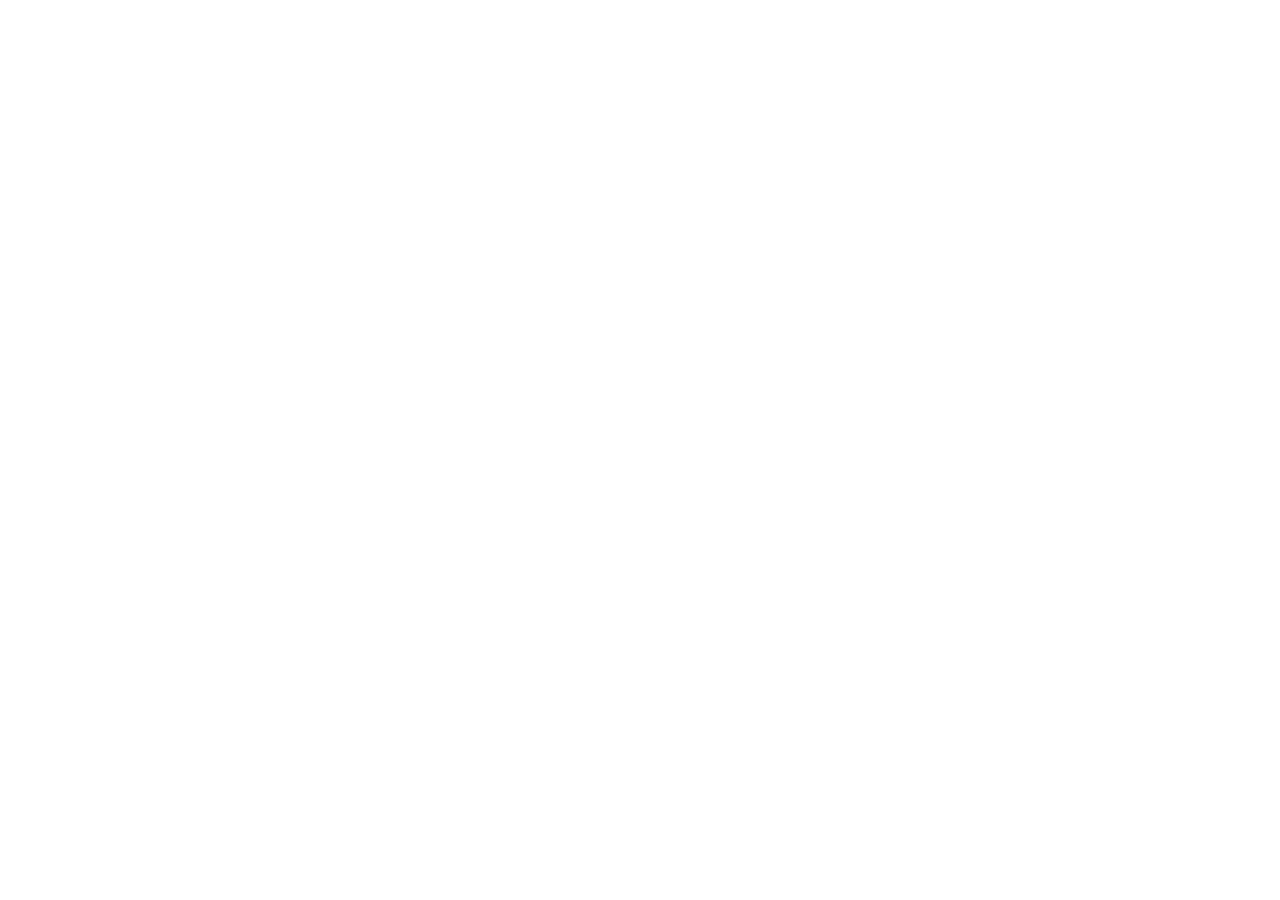
==== index.html @ 9b89b7fc "inicio do desenvolvimento" ====
<!DOCTYPE html>
<html lang="pt-br">
<head>
    <meta charset="UTF-8">
    <meta name="viewport" content="width=device-width, initial-scale=1.0">
    <title>NeuroClarus</title>
    <link rel="preconnect" href="https://fonts.googleapis.com">
    <link rel="preconnect" href="https://fonts.gstatic.com" crossorigin>
    <link href="https://fonts.googleapis.com/css2?family=Poppins:wght@300;400;500;600;700;800&display=swap" rel="stylesheet">
    <link rel="icon" type="image/png" href="/img/Group 2.svg">
    <link rel="stylesheet" href="css/style.css">
</head>
</html>
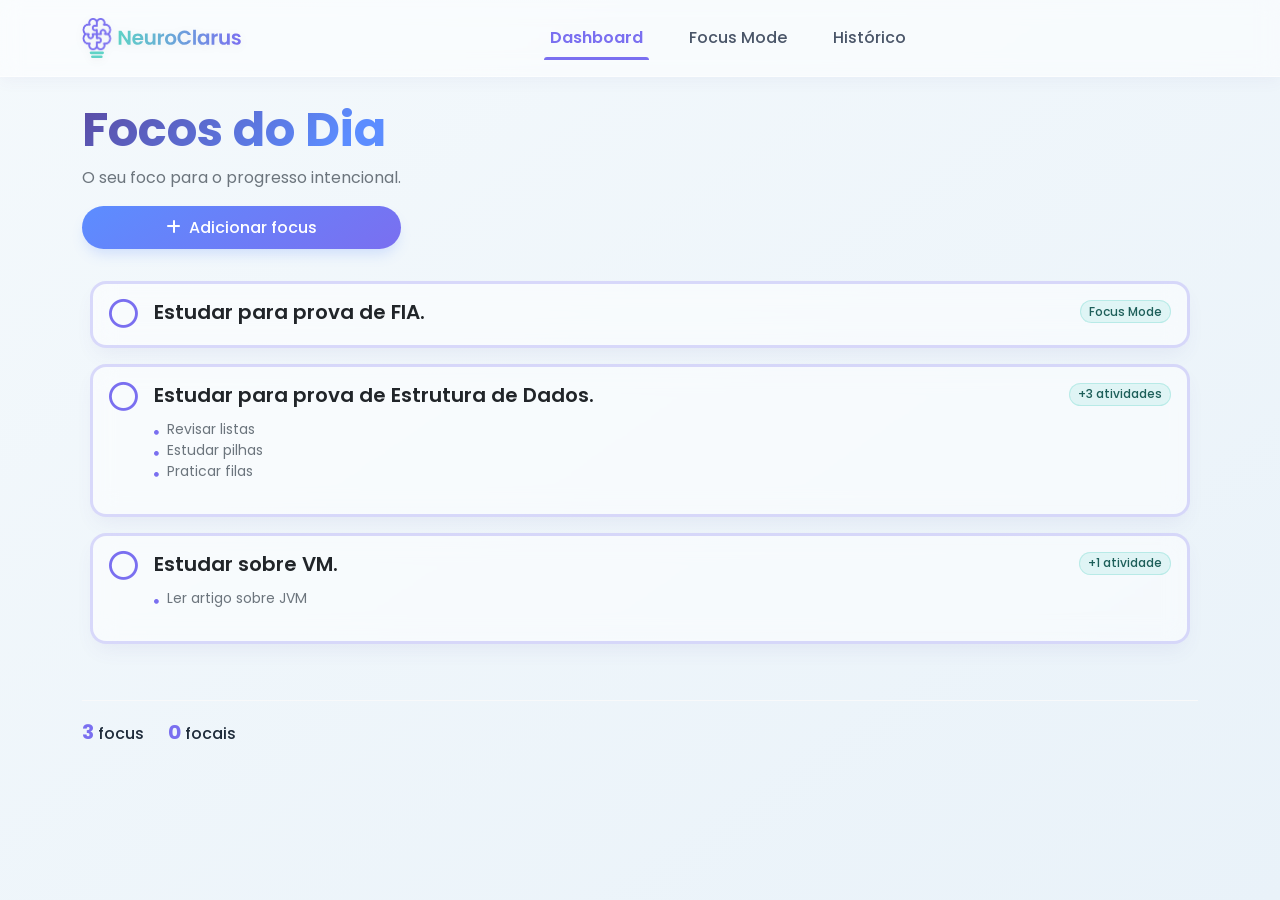
==== commit 16053fef: "feat: add task management functionality with local storage support - Implement task creation, comple" ====
--- a/index.html
+++ b/index.html
@@ -1,13 +1,110 @@
 <!DOCTYPE html>
-<html lang="pt-br">
+<html lang="pt-BR">
 <head>
     <meta charset="UTF-8">
     <meta name="viewport" content="width=device-width, initial-scale=1.0">
     <title>NeuroClarus</title>
-    <link rel="preconnect" href="https://fonts.googleapis.com">
-    <link rel="preconnect" href="https://fonts.gstatic.com" crossorigin>
-    <link href="https://fonts.googleapis.com/css2?family=Poppins:wght@300;400;500;600;700;800&display=swap" rel="stylesheet">
-    <link rel="icon" type="image/png" href="/img/Group 2.svg">
+    <!-- Fonts -->
+    <link href="https://fonts.googleapis.com/css2?family=Kenia+One&family=Poppins:wght@300;400;500;600;700&display=swap" rel="stylesheet">
+    <link rel="stylesheet" href="https://cdnjs.cloudflare.com/ajax/libs/font-awesome/6.0.0-beta3/css/all.min.css">
+    <!-- Bootstrap CSS -->
+    <link href="https://cdn.jsdelivr.net/npm/bootstrap@5.3.0/dist/css/bootstrap.min.css" rel="stylesheet">
+    <!-- Estilo customizado -->
     <link rel="stylesheet" href="css/style.css">
 </head>
+<body>
+
+    <!-- VLibras -->
+    <div vw class="enabled">
+        <div vw-access-button class="active"></div>
+        <div vw-plugin-wrapper><div class="vw-plugin-top-wrapper"></div></div>
+    </div>
+
+    <!-- Navbar (mesma de sempre) -->
+    <header>
+        <nav class="navbar navbar-expand-lg custom-navbar">
+            <div class="container">
+                <a class="navbar-brand" href="index.html">
+                    <img src="img/logo2.svg" alt="NeuroClarus" height="40">
+                </a>
+                <button class="navbar-toggler border-0" type="button" data-bs-toggle="collapse" data-bs-target="#navbarNav">
+                    <span class="navbar-toggler-icon"></span>
+                </button>
+                <div class="collapse navbar-collapse" id="navbarNav">
+                    <ul class="navbar-nav">
+                        <li class="nav-item"><a class="nav-link active" href="index.html">Dashboard</a></li>
+                        <li class="nav-item"><a class="nav-link" href="focusmode.html">Focus Mode</a></li>
+                        <li class="nav-item"><a class="nav-link" href="historico.html">Histórico</a></li>
+                    </ul>
+                </div>
+            </div>
+        </nav>
+    </header>
+
+    <main class="py-4">
+        <div class="container">
+            <!-- Cabeçalho da página -->
+            <div class="d-grid justify-content-between align-items-start mb-4">
+                <div>
+                    <h1 class="display-5 fw-bold text-gradient mb-2">Focos do Dia</h1>
+                    <p class="text-secondary">O seu foco para o progresso intencional.</p>
+                </div>
+                <button class="btn btn-gradient" data-bs-toggle="modal" data-bs-target="#addFocusModal">
+                    <i class="fas fa-plus me-2"></i>Adicionar focus
+                </button>
+            </div>
+
+            <!-- Container dos cards (row com gap) -->
+            <div class="col g-10" id="focusCardsContainer">
+            </div>
+
+            <!-- Contadores -->
+            <div class="d-flex gap-4 mt-5 pt-3 border-top border-light">
+                <span class="fw-medium"><span class="fw-bold text-purple fs-5" id="focusCount">0</span> focus</span>
+                <span class="fw-medium"><span class="fw-bold text-purple fs-5" id="focaisCount">0</span> focais</span>
+            </div>
+        </div>
+    </main>
+
+    <!-- Modal Adicionar Focus (estrutura idêntica à anterior) -->
+    <div class="modal fade" id="addFocusModal" tabindex="-1">
+        <div class="modal-dialog modal-dialog-centered">
+            <div class="modal-content glass-modal border-0 rounded-4">
+                <div class="modal-header border-0">
+                    <h5 class="modal-title fw-semibold">Adicionar Focus novo:</h5>
+                    <button type="button" class="btn-close" data-bs-dismiss="modal"></button>
+                </div>
+                <div class="modal-body">
+                    <div class="mb-3">
+                        <label class="form-label fw-medium">Título:</label>
+                        <input type="text" class="form-control rounded-pill" id="focusTitle" placeholder="Ex: Estudar para prova de FIA">
+                    </div>
+                    <div class="mb-3">
+                        <label class="form-label fw-medium">Atividades:</label>
+                        <div id="activitiesContainer">
+                            <div class="input-group mb-2">
+                                <input type="text" class="form-control rounded-pill activity-input" placeholder="Descreva a atividade">
+                                <button class="btn btn-outline-danger rounded-circle ms-2 d-none" type="button"><i class="fas fa-trash"></i></button>
+                            </div>
+                        </div>
+                        <button type="button" class="btn btn-outline-primary rounded-pill mt-1" id="addActivityBtn">
+                            <i class="fas fa-plus-circle me-1"></i> Adicionar
+                        </button>
+                    </div>
+                    <div class="mb-3">
+                        <label class="form-label fw-medium">Horário:</label>
+                        <input type="time" class="form-control rounded-pill" id="focusTime">
+                    </div>
+                </div>
+                <div class="modal-footer border-0">
+                    <button type="button" class="btn btn-gradient w-100" id="saveFocusBtn">Concluído</button>
+                </div>
+            </div>
+        </div>
+    </div>
+
+    <script src="https://cdn.jsdelivr.net/npm/bootstrap@5.3.0/dist/js/bootstrap.bundle.min.js"></script>
+    <script src="https://vlibras.gov.br/app/vlibras-plugin.js"></script>
+    <script src="js/app.js"></script>
+</body>
 </html>
--- a/css/style.css
+++ b/css/style.css
@@ -0,0 +1,239 @@
+/* ===== BASE ===== */
+body {
+    font-family: 'Poppins', sans-serif;
+    background: linear-gradient(145deg, #f4f9fc 0%, #e9f2f9 100%);
+    min-height: 100vh;
+    color: #1e2b3a;
+}
+
+/* ===== NAVBAR CUSTOM ===== */
+.custom-navbar {
+    background: rgba(255, 255, 255, 0.5) !important;
+    backdrop-filter: blur(10px);
+    -webkit-backdrop-filter: blur(10px);
+    border-bottom: 1px solid rgba(255, 255, 255, 0.6);
+    box-shadow: 0 4px 15px rgba(90, 75, 163, 0.05);
+    padding: 0.8rem 0;
+}
+.custom-navbar .navbar-brand img {
+    filter: drop-shadow(0 2px 4px rgba(0,0,0,0.05));
+    transition: transform 0.2s;
+}
+.custom-navbar .navbar-brand:hover img { transform: scale(1.02); }
+.custom-navbar .navbar-toggler {
+    color: #5A4BA3;
+    box-shadow: none;
+    border: none;
+}
+.custom-navbar .navbar-toggler-icon {
+    background-image: url("data:image/svg+xml,%3csvg xmlns='http://www.w3.org/2000/svg' viewBox='0 0 30 30'%3e%3cpath stroke='rgba(90, 75, 163, 0.8)' stroke-linecap='round' stroke-miterlimit='10' stroke-width='2' d='M4 7h22M4 15h22M4 23h22'/%3e%3c/svg%3e");
+}
+.custom-navbar .navbar-collapse { justify-content: center; }
+.custom-navbar .navbar-nav { gap: 0.5rem; }
+.custom-navbar .nav-link {
+    color: #4a5568 !important;
+    font-weight: 500;
+    padding: 0.5rem 1.2rem !important;
+    border-radius: 40px;
+    transition: all 0.15s;
+    position: relative;
+}
+.custom-navbar .nav-link:hover {
+    color: #5C8DFF !important;
+    background: rgba(92, 141, 255, 0.05);
+}
+.custom-navbar .nav-link.active {
+    color: #7A6FF0 !important;
+    font-weight: 600;
+    background: transparent;
+}
+.custom-navbar .nav-link.active::after {
+    content: '';
+    position: absolute;
+    bottom: -2px;
+    left: 10%;
+    width: 80%;
+    height: 3px;
+    background-color: #7A6FF0;
+    border-radius: 3px 3px 0 0;
+}
+@media (max-width: 991.98px) {
+    .custom-navbar .nav-link {
+        padding: 0.6rem 1rem !important;
+        margin: 0.2rem 0;
+        text-align: center;
+    }
+    .custom-navbar .nav-link.active::after {
+        left: 10%;
+        width: 80%;
+        bottom: 4px;
+    }
+    .navbar-collapse {
+        background: rgba(255, 255, 255, 0.7);
+        backdrop-filter: blur(10px);
+        -webkit-backdrop-filter: blur(10px);
+        border-radius: 24px;
+        padding: 1rem;
+        margin-top: 0.8rem;
+        border: 1px solid rgba(255,255,255,0.8);
+    }
+}
+
+/* ===== TIPOGRAFIA ===== */
+.text-gradient {
+    background: linear-gradient(135deg, #5A4BA3 0%, #5C8DFF 80%);
+    -webkit-background-clip: text;
+    background-clip: text;
+    color: transparent;
+}
+.text-purple { color: #7A6FF0 !important; }
+
+/* ===== CARDS ===== */
+.glass-card {
+    background: rgba(255, 255, 255, 0.5) !important;
+    backdrop-filter: blur(12px);
+    -webkit-backdrop-filter: blur(12px);
+    border: 1px solid rgba(255, 255, 255, 0.6) !important;
+    box-shadow: 0 20px 35px -8px rgba(90, 75, 163, 0.1);
+}
+
+/* ===== BOTÕES ===== */
+.btn-gradient {
+    background: linear-gradient(145deg, #5C8DFF, #7A6FF0);
+    border: 3px solid rgba(122, 111, 240, 0.25);
+    border: none;
+    color: white;
+    font-weight: 500;
+    padding: 0.6rem 1.5rem;
+    border-radius: 40px;
+    box-shadow: 0 8px 14px -4px rgba(92, 141, 255, 0.25);
+    transition: all 0.15s;
+}
+.btn-gradient:hover {
+    background: linear-gradient(145deg, #4f7de0, #6a5fd9);
+    color: white;
+    transform: scale(1.02);
+}
+.btn-outline-primary {
+    border-color: #7A6FF0;
+    color: #7A6FF0;
+}
+.btn-outline-primary:hover {
+    background: #7A6FF0;
+    border-color: #7A6FF0;
+    color: white;
+}
+.btn-outline-secondary {
+    border-color: #cbd5e0;
+    color: #4a5568;
+}
+.btn-outline-secondary:hover {
+    background: #e2e8f0;
+    border-color: #cbd5e0;
+    color: #1e2b3a;
+}
+
+/* ===== FORMULÁRIOS ===== */
+.form-control, .form-select {
+    border: 1.5px solid rgba(122, 111, 240, 0.2);
+    background: rgba(255,255,255,0.6);
+    font-family: 'Poppins', sans-serif;
+}
+.form-control:focus {
+    border-color: #5C8DFF;
+    box-shadow: 0 0 0 3px rgba(92, 141, 255, 0.15);
+    background: white;
+}
+
+/* ===== MODAL ===== */
+.glass-modal .modal-content {
+    background: rgba(255, 255, 255, 0.8);
+    backdrop-filter: blur(15px);
+    border: 1px solid rgba(255,255,255,0.7);
+}
+
+/* ===== TIMER ===== */
+.timer-display {
+    font-family: 'Kenia One', monospace;
+    font-size: 4.5rem;
+    background: linear-gradient(145deg, #5A4BA3, #5C8DFF);
+    -webkit-background-clip: text;
+    background-clip: text;
+    color: transparent;
+    line-height: 1.2;
+}
+
+/* ===== CHECKBOXES ===== */
+.form-check-input:checked {
+    background-color: #5ED3C6;
+    border-color: #5ED3C6;
+}
+.form-check-input:focus {
+    border-color: #5ED3C6;
+    box-shadow: 0 0 0 3px rgba(94, 211, 198, 0.2);
+}
+
+/* ===== LISTA DE TAREFAS ===== */
+.task-check {
+    font-size: 1.5rem;
+    cursor: pointer;
+    color: #7A6FF0;
+    transition: 0.15s;
+}
+.task-check:hover { color: #5ED3C6; }
+.badge.bg-light {
+    background: rgba(94, 211, 198, 0.15) !important;
+    color: #1e5f5a;
+    border: 1px solid rgba(94, 211, 198, 0.3);
+    font-weight: 500;
+}
+.history-item {
+    border-bottom: 1px solid rgba(94, 211, 198, 0.2);
+    padding: 1rem 0;
+}
+.history-item:last-child { border-bottom: none; }
+
+/* ===== RESPONSIVIDADE ===== */
+@media (max-width: 576px) {
+    .timer-display { font-size: 3.5rem; }
+}
+
+/* Badge roxo para "2 focadas" */
+.bg-purple {
+    background-color: #7A6FF0 !important;
+}
+
+/* Ajuste para os cards do histórico */
+.list-unstyled .badge.bg-light {
+    background: rgba(94, 211, 198, 0.15) !important;
+    color: #1e5f5a;
+    border: 1px solid rgba(94, 211, 198, 0.3);
+}
+
+/* css/estilo.css (adições importantes para cards) */
+.focus-card {
+    background: rgba(255, 255, 255, 0.5) !important;
+    backdrop-filter: blur(12px);
+    -webkit-backdrop-filter: blur(12px);
+    border: 3px solid rgba(122, 111, 240, 0.25) !important;
+    box-shadow: 0 10px 20px -5px rgba(90, 75, 163, 0.08);
+    transition: transform 0.2s, box-shadow 0.2s, border-color 0.2s;
+}
+.focus-card:hover {
+    transform: translateY(-3px);
+    box-shadow: 0 15px 25px -8px rgba(122, 111, 240, 0.5);
+    border-color: #7A6FF0 !important;
+}
+.task-check {
+    font-size: 1.8rem !important;
+    color: #7A6FF0;
+    cursor: pointer;
+    transition: color 0.15s;
+}
+.task-check:hover {
+    color: #5ED3C6 !important;
+}
+/* Garantir gap entre colunas */
+.row.g-4 {
+    --bs-gutter-y: 1.5rem;
+}
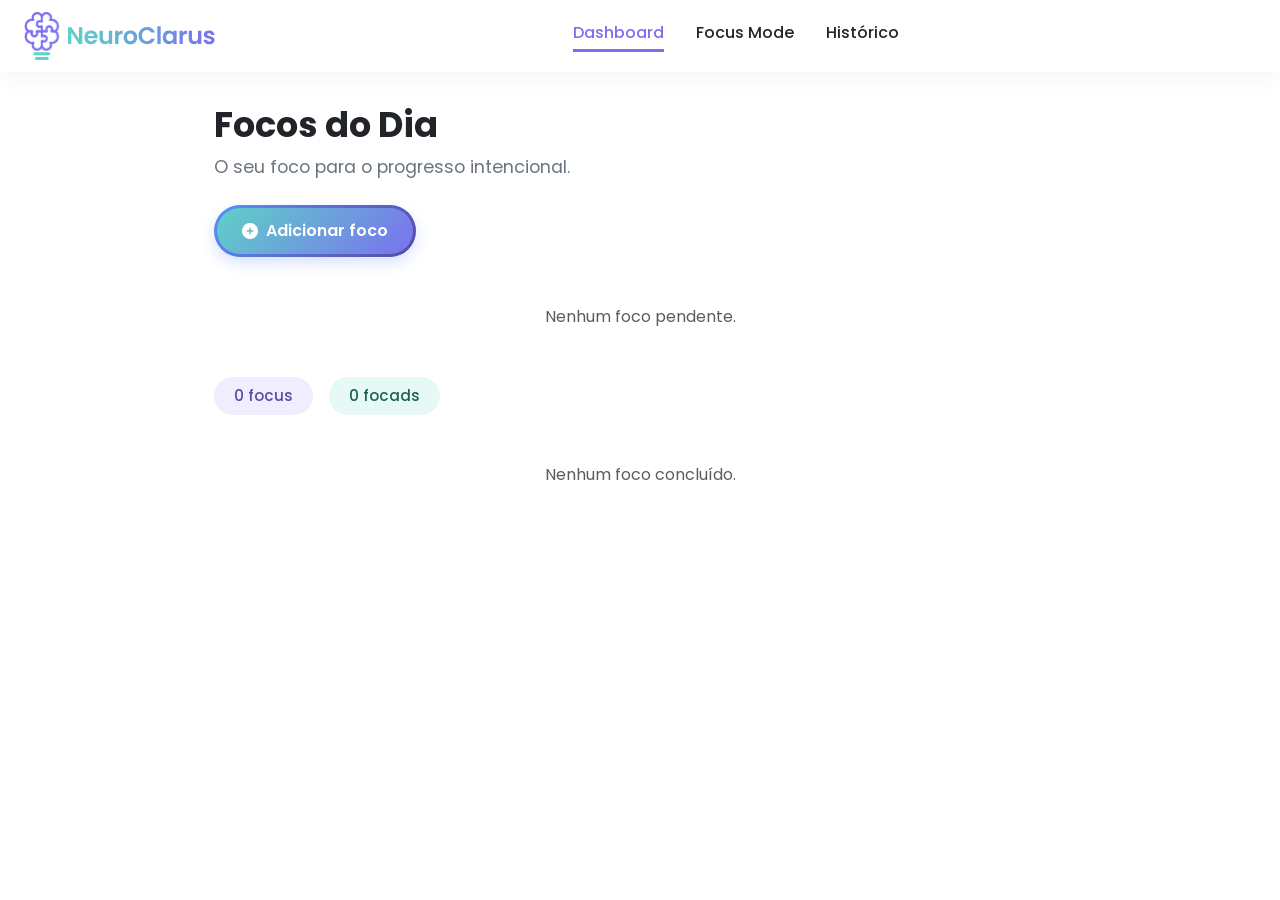
==== commit af264e6d: "Refactor HTML structure and styles across focusMode, historico, and index pages; update JavaScript f" ====
--- a/index.html
+++ b/index.html
@@ -1,110 +1,95 @@
 <!DOCTYPE html>
 <html lang="pt-BR">
 <head>
-    <meta charset="UTF-8">
-    <meta name="viewport" content="width=device-width, initial-scale=1.0">
-    <title>NeuroClarus</title>
-    <!-- Fonts -->
-    <link href="https://fonts.googleapis.com/css2?family=Kenia+One&family=Poppins:wght@300;400;500;600;700&display=swap" rel="stylesheet">
-    <link rel="stylesheet" href="https://cdnjs.cloudflare.com/ajax/libs/font-awesome/6.0.0-beta3/css/all.min.css">
-    <!-- Bootstrap CSS -->
-    <link href="https://cdn.jsdelivr.net/npm/bootstrap@5.3.0/dist/css/bootstrap.min.css" rel="stylesheet">
-    <!-- Estilo customizado -->
-    <link rel="stylesheet" href="css/style.css">
+  <meta charset="UTF-8">
+  <meta name="viewport" content="width=device-width, initial-scale=1.0">
+  <title>NeuroClarus</title>
+  <link href="https://cdn.jsdelivr.net/npm/bootstrap@5.3.0/dist/css/bootstrap.min.css" rel="stylesheet">
+  <link rel="stylesheet" href="https://cdnjs.cloudflare.com/ajax/libs/font-awesome/6.0.0-beta3/css/all.min.css">
+  <link rel="icon" type="image/png" href="/img/logo.svg">
+  <link rel="stylesheet" href="css/style.css">
 </head>
 <body>
+  <div vw class="enabled">
+    <div vw-access-button class="active"></div>
+    <div vw-plugin-wrapper><div class="vw-plugin-top-wrapper"></div></div>
+  </div>
 
-    <!-- VLibras -->
-    <div vw class="enabled">
-        <div vw-access-button class="active"></div>
-        <div vw-plugin-wrapper><div class="vw-plugin-top-wrapper"></div></div>
+  <!-- Navbar -->
+  <nav class="navbar-custom">
+    <a class="navbar-brand" href="index.html"><img src="/img/logo2.svg" alt="NeuroClarus"></a>
+    <div class="nav-links">
+      <a class="nav-link active" href="index.html">Dashboard</a>
+      <a class="nav-link" href="focusmode.html">Focus Mode</a>
+      <a class="nav-link" href="historico.html">Histórico</a>
+    </div>
+    <div></div> <!-- placeholder para manter alinhamento -->
+  </nav>
+
+  <main class="main-container">
+    <h1>Focos do Dia</h1>
+    <p class="subtitle">O seu foco para o progresso intencional.</p>
+
+    <button class="btn btn-primary-custom mb-4" data-bs-toggle="modal" data-bs-target="#focusModal">
+      <i class="fas fa-plus-circle"></i> Adicionar foco
+    </button>
+
+    <!-- Lista de pendentes -->
+    <div id="pendingFocusContainer"></div>
+
+    <!-- Contadores -->
+    <div class="stats-container">
+      <div class="stat-badge pending" id="pendingStats">0 focus</div>
+      <div class="stat-badge completed" id="completedStats">0 focads</div>
     </div>
 
-    <!-- Navbar (mesma de sempre) -->
-    <header>
-        <nav class="navbar navbar-expand-lg custom-navbar">
-            <div class="container">
-                <a class="navbar-brand" href="index.html">
-                    <img src="img/logo2.svg" alt="NeuroClarus" height="40">
-                </a>
-                <button class="navbar-toggler border-0" type="button" data-bs-toggle="collapse" data-bs-target="#navbarNav">
-                    <span class="navbar-toggler-icon"></span>
-                </button>
-                <div class="collapse navbar-collapse" id="navbarNav">
-                    <ul class="navbar-nav">
-                        <li class="nav-item"><a class="nav-link active" href="index.html">Dashboard</a></li>
-                        <li class="nav-item"><a class="nav-link" href="focusmode.html">Focus Mode</a></li>
-                        <li class="nav-item"><a class="nav-link" href="historico.html">Histórico</a></li>
-                    </ul>
-                </div>
+    <!-- Lista de concluídos -->
+    <div id="completedFocusContainer"></div>
+  </main>
+
+  <!-- Modal Adicionar Foco -->
+  <div class="modal fade" id="focusModal" tabindex="-1">
+    <div class="modal-dialog modal-dialog-centered">
+      <div class="modal-content">
+        <div class="modal-header">
+          <h5 class="modal-title">Adicionar Focus novo:</h5>
+          <button type="button" class="btn-close" data-bs-dismiss="modal" aria-label="Sair"></button>
+        </div>
+        <div class="modal-body">
+          <form id="focusForm">
+            <div class="mb-3">
+              <label class="form-label fw-semibold">Título:</label>
+              <input type="text" class="form-control" id="focusTitle" placeholder="Ex: Estudar para prova de FIA" required>
             </div>
-        </nav>
-    </header>
+            <div class="mb-3">
+              <label class="form-label fw-semibold">Atividades:</label>
+              <div id="activitiesList" class="mb-2"></div>
+              <div class="input-group">
+                <input type="text" class="form-control" id="newActivityInput" placeholder="Escreva uma atividade">
+                <button class="btn btn-outline-secondary" type="button" id="addActivityBtn"><i class="fas fa-plus"></i> Adicionar</button>
+              </div>
+            </div>
+            <div class="mb-3">
+              <label class="form-label fw-semibold">Horário:</label>
+              <input type="time" class="form-control" id="focusTime">
+            </div>
+            <div class="form-check d-none">
+              <input class="form-check-input" type="checkbox" id="focusCompleted">
+              <label class="form-check-label">Concluído</label>
+            </div>
+          </form>
+        </div>
+        <div class="modal-footer">
+          <button type="button" class="btn btn-outline-secondary" data-bs-dismiss="modal">Cancelar</button>
+          <button type="submit" form="focusForm" class="btn btn-primary-custom">Salvar Foco</button>
+        </div>
+      </div>
+    </div>
+  </div>
 
-    <main class="py-4">
-        <div class="container">
-            <!-- Cabeçalho da página -->
-            <div class="d-grid justify-content-between align-items-start mb-4">
-                <div>
-                    <h1 class="display-5 fw-bold text-gradient mb-2">Focos do Dia</h1>
-                    <p class="text-secondary">O seu foco para o progresso intencional.</p>
-                </div>
-                <button class="btn btn-gradient" data-bs-toggle="modal" data-bs-target="#addFocusModal">
-                    <i class="fas fa-plus me-2"></i>Adicionar focus
-                </button>
-            </div>
-
-            <!-- Container dos cards (row com gap) -->
-            <div class="col g-10" id="focusCardsContainer">
-            </div>
-
-            <!-- Contadores -->
-            <div class="d-flex gap-4 mt-5 pt-3 border-top border-light">
-                <span class="fw-medium"><span class="fw-bold text-purple fs-5" id="focusCount">0</span> focus</span>
-                <span class="fw-medium"><span class="fw-bold text-purple fs-5" id="focaisCount">0</span> focais</span>
-            </div>
-        </div>
-    </main>
-
-    <!-- Modal Adicionar Focus (estrutura idêntica à anterior) -->
-    <div class="modal fade" id="addFocusModal" tabindex="-1">
-        <div class="modal-dialog modal-dialog-centered">
-            <div class="modal-content glass-modal border-0 rounded-4">
-                <div class="modal-header border-0">
-                    <h5 class="modal-title fw-semibold">Adicionar Focus novo:</h5>
-                    <button type="button" class="btn-close" data-bs-dismiss="modal"></button>
-                </div>
-                <div class="modal-body">
-                    <div class="mb-3">
-                        <label class="form-label fw-medium">Título:</label>
-                        <input type="text" class="form-control rounded-pill" id="focusTitle" placeholder="Ex: Estudar para prova de FIA">
-                    </div>
-                    <div class="mb-3">
-                        <label class="form-label fw-medium">Atividades:</label>
-                        <div id="activitiesContainer">
-                            <div class="input-group mb-2">
-                                <input type="text" class="form-control rounded-pill activity-input" placeholder="Descreva a atividade">
-                                <button class="btn btn-outline-danger rounded-circle ms-2 d-none" type="button"><i class="fas fa-trash"></i></button>
-                            </div>
-                        </div>
-                        <button type="button" class="btn btn-outline-primary rounded-pill mt-1" id="addActivityBtn">
-                            <i class="fas fa-plus-circle me-1"></i> Adicionar
-                        </button>
-                    </div>
-                    <div class="mb-3">
-                        <label class="form-label fw-medium">Horário:</label>
-                        <input type="time" class="form-control rounded-pill" id="focusTime">
-                    </div>
-                </div>
-                <div class="modal-footer border-0">
-                    <button type="button" class="btn btn-gradient w-100" id="saveFocusBtn">Concluído</button>
-                </div>
-            </div>
-        </div>
-    </div>
-
-    <script src="https://cdn.jsdelivr.net/npm/bootstrap@5.3.0/dist/js/bootstrap.bundle.min.js"></script>
-    <script src="https://vlibras.gov.br/app/vlibras-plugin.js"></script>
-    <script src="js/app.js"></script>
+  <script src="https://cdn.jsdelivr.net/npm/bootstrap@5.3.0/dist/js/bootstrap.bundle.min.js"></script>
+  <script src="https://vlibras.gov.br/app/vlibras-plugin.js"></script>
+  <script>new window.VLibras.Widget('https://vlibras.gov.br/app');</script>
+  <script src="js/main.js"></script>
 </body>
 </html>
--- a/css/style.css
+++ b/css/style.css
@@ -1,239 +1,436 @@
-/* ===== BASE ===== */
+@import url('https://fonts.googleapis.com/css2?family=Poppins:wght@300;400;500;600;700&display=swap');
+
+:root {
+  --verde-agua: #5ED3C6;
+  --azul-claro: #6FA8DC;
+  --azul-medio: #5C8DFF;
+  --roxo: #7A6FF0;
+  --roxo-escuro: #5A4BA3;
+  --branco: #FFFFFF;
+  --cinza-claro: #F8F9FA;
+  --cinza-medio: #E9ECEF;
+  --texto-primario: #212529;
+  --texto-secundario: #6C757D;
+  --sombra-suave: 0 8px 20px rgba(0, 0, 0, 0.04);
+  --borda-arredondada: 20px;
+  --gradiente-principal: linear-gradient(135deg, #5ED3C6, #7A6FF0);
+  --gradiente-borda: linear-gradient(135deg, #5C8DFF, #5A4BA3);
+}
+
+* {
+  margin: 0;
+  padding: 0;
+  box-sizing: border-box;
+}
+
 body {
-    font-family: 'Poppins', sans-serif;
-    background: linear-gradient(145deg, #f4f9fc 0%, #e9f2f9 100%);
-    min-height: 100vh;
-    color: #1e2b3a;
-}
-
-/* ===== NAVBAR CUSTOM ===== */
-.custom-navbar {
-    background: rgba(255, 255, 255, 0.5) !important;
-    backdrop-filter: blur(10px);
-    -webkit-backdrop-filter: blur(10px);
-    border-bottom: 1px solid rgba(255, 255, 255, 0.6);
-    box-shadow: 0 4px 15px rgba(90, 75, 163, 0.05);
-    padding: 0.8rem 0;
-}
-.custom-navbar .navbar-brand img {
-    filter: drop-shadow(0 2px 4px rgba(0,0,0,0.05));
-    transition: transform 0.2s;
-}
-.custom-navbar .navbar-brand:hover img { transform: scale(1.02); }
-.custom-navbar .navbar-toggler {
-    color: #5A4BA3;
-    box-shadow: none;
-    border: none;
-}
-.custom-navbar .navbar-toggler-icon {
-    background-image: url("data:image/svg+xml,%3csvg xmlns='http://www.w3.org/2000/svg' viewBox='0 0 30 30'%3e%3cpath stroke='rgba(90, 75, 163, 0.8)' stroke-linecap='round' stroke-miterlimit='10' stroke-width='2' d='M4 7h22M4 15h22M4 23h22'/%3e%3c/svg%3e");
-}
-.custom-navbar .navbar-collapse { justify-content: center; }
-.custom-navbar .navbar-nav { gap: 0.5rem; }
-.custom-navbar .nav-link {
-    color: #4a5568 !important;
-    font-weight: 500;
-    padding: 0.5rem 1.2rem !important;
-    border-radius: 40px;
-    transition: all 0.15s;
-    position: relative;
-}
-.custom-navbar .nav-link:hover {
-    color: #5C8DFF !important;
-    background: rgba(92, 141, 255, 0.05);
-}
-.custom-navbar .nav-link.active {
-    color: #7A6FF0 !important;
-    font-weight: 600;
-    background: transparent;
-}
-.custom-navbar .nav-link.active::after {
-    content: '';
-    position: absolute;
-    bottom: -2px;
-    left: 10%;
-    width: 80%;
-    height: 3px;
-    background-color: #7A6FF0;
-    border-radius: 3px 3px 0 0;
-}
-@media (max-width: 991.98px) {
-    .custom-navbar .nav-link {
-        padding: 0.6rem 1rem !important;
-        margin: 0.2rem 0;
-        text-align: center;
-    }
-    .custom-navbar .nav-link.active::after {
-        left: 10%;
-        width: 80%;
-        bottom: 4px;
-    }
-    .navbar-collapse {
-        background: rgba(255, 255, 255, 0.7);
-        backdrop-filter: blur(10px);
-        -webkit-backdrop-filter: blur(10px);
-        border-radius: 24px;
-        padding: 1rem;
-        margin-top: 0.8rem;
-        border: 1px solid rgba(255,255,255,0.8);
-    }
-}
-
-/* ===== TIPOGRAFIA ===== */
-.text-gradient {
-    background: linear-gradient(135deg, #5A4BA3 0%, #5C8DFF 80%);
-    -webkit-background-clip: text;
-    background-clip: text;
-    color: transparent;
-}
-.text-purple { color: #7A6FF0 !important; }
-
-/* ===== CARDS ===== */
-.glass-card {
-    background: rgba(255, 255, 255, 0.5) !important;
-    backdrop-filter: blur(12px);
-    -webkit-backdrop-filter: blur(12px);
-    border: 1px solid rgba(255, 255, 255, 0.6) !important;
-    box-shadow: 0 20px 35px -8px rgba(90, 75, 163, 0.1);
-}
-
-/* ===== BOTÕES ===== */
-.btn-gradient {
-    background: linear-gradient(145deg, #5C8DFF, #7A6FF0);
-    border: 3px solid rgba(122, 111, 240, 0.25);
-    border: none;
-    color: white;
-    font-weight: 500;
-    padding: 0.6rem 1.5rem;
-    border-radius: 40px;
-    box-shadow: 0 8px 14px -4px rgba(92, 141, 255, 0.25);
-    transition: all 0.15s;
-}
-.btn-gradient:hover {
-    background: linear-gradient(145deg, #4f7de0, #6a5fd9);
-    color: white;
-    transform: scale(1.02);
-}
-.btn-outline-primary {
-    border-color: #7A6FF0;
-    color: #7A6FF0;
-}
-.btn-outline-primary:hover {
-    background: #7A6FF0;
-    border-color: #7A6FF0;
-    color: white;
-}
-.btn-outline-secondary {
-    border-color: #cbd5e0;
-    color: #4a5568;
-}
-.btn-outline-secondary:hover {
-    background: #e2e8f0;
-    border-color: #cbd5e0;
-    color: #1e2b3a;
-}
-
-/* ===== FORMULÁRIOS ===== */
-.form-control, .form-select {
-    border: 1.5px solid rgba(122, 111, 240, 0.2);
-    background: rgba(255,255,255,0.6);
-    font-family: 'Poppins', sans-serif;
-}
-.form-control:focus {
-    border-color: #5C8DFF;
-    box-shadow: 0 0 0 3px rgba(92, 141, 255, 0.15);
-    background: white;
-}
-
-/* ===== MODAL ===== */
-.glass-modal .modal-content {
-    background: rgba(255, 255, 255, 0.8);
-    backdrop-filter: blur(15px);
-    border: 1px solid rgba(255,255,255,0.7);
-}
-
-/* ===== TIMER ===== */
+  font-family: 'Poppins', sans-serif;
+  background-color: var(--branco);
+  color: var(--texto-primario);
+  line-height: 1.5;
+  min-height: 100vh;
+}
+
+/* Navbar */
+.navbar-custom {
+  background: var(--branco);
+  box-shadow: var(--sombra-suave);
+  padding: 12px 24px;
+  display: flex;
+  align-items: center;
+  justify-content: space-between;
+}
+
+.navbar-brand {
+  font-weight: 700;
+  font-size: 1.5rem;
+  background: var(--gradiente-principal);
+  -webkit-background-clip: text;
+  -webkit-text-fill-color: transparent;
+  background-clip: text;
+  text-decoration: none;
+}
+
+.nav-links {
+  display: flex;
+  gap: 32px;
+}
+
+.nav-link {
+  color: var(--texto-primario) !important;
+  font-weight: 500;
+  padding-bottom: 4px;
+  border-bottom: 3px solid transparent;
+  transition: border-color 0.2s, color 0.2s;
+  text-decoration: none;
+}
+
+.nav-link:hover,
+.nav-link.active {
+  color: var(--roxo) !important;
+  border-bottom: 3px solid var(--roxo);
+}
+
+/* Container principal */
+.main-container {
+  max-width: 900px;
+  margin: 0 auto;
+  padding: 32px 24px;
+}
+
+h1 {
+  font-weight: 700;
+  font-size: 2.2rem;
+  margin-bottom: 8px;
+}
+
+.subtitle {
+  color: var(--texto-secundario);
+  font-size: 1.1rem;
+  margin-bottom: 24px;
+}
+
+/* Botão com borda gradiente arredondada */
+.btn-primary-custom {
+  position: relative;
+  background: var(--gradiente-principal);
+  border: none;
+  color: white;
+  font-weight: 600;
+  padding: 14px 28px;
+  border-radius: 40px;
+  box-shadow: 0 6px 14px rgba(92, 141, 255, 0.25);
+  transition: all 0.2s ease;
+  display: inline-flex;
+  align-items: center;
+  gap: 8px;
+  z-index: 1;
+}
+
+.btn-primary-custom::before {
+  content: '';
+  position: absolute;
+  inset: 0;
+  border-radius: 40px;
+  padding: 3px;
+  background: var(--gradiente-borda);
+  -webkit-mask: linear-gradient(#fff 0 0) content-box, linear-gradient(#fff 0 0);
+  -webkit-mask-composite: xor;
+  mask-composite: exclude;
+  pointer-events: none;
+  z-index: -1;
+}
+
+.btn-primary-custom:hover {
+  background: linear-gradient(135deg, var(--roxo), var(--roxo-escuro));
+  transform: translateY(-2px);
+  box-shadow: 0 10px 20px rgba(90, 75, 163, 0.25);
+}
+
+/* Cards com borda gradiente arredondada */
+.focus-card {
+  position: relative;
+  background: var(--branco);
+  border-radius: var(--borda-arredondada);
+  padding: 20px 24px;
+  margin-bottom: 16px;
+  box-shadow: var(--sombra-suave);
+  transition: all 0.2s;
+  z-index: 1;
+}
+
+.focus-card::before {
+  content: '';
+  position: absolute;
+  inset: 0;
+  border-radius: var(--borda-arredondada);
+  padding: 3px;
+  background: var(--gradiente-borda);
+  -webkit-mask: linear-gradient(#fff 0 0) content-box, linear-gradient(#fff 0 0);
+  -webkit-mask-composite: xor;
+  mask-composite: exclude;
+  pointer-events: none;
+  z-index: -1;
+}
+
+.focus-card.priority::before {
+  background: var(--gradiente-principal);
+}
+
+.focus-card.priority {
+  background: rgba(122, 111, 240, 0.02);
+}
+
+.focus-card.completed-card {
+  opacity: 0.7;
+  background: var(--cinza-claro);
+}
+
+.focus-card.completed-card::before {
+  background: var(--cinza-medio);
+}
+
+.card-header {
+  display: flex;
+  align-items: center;
+  margin-bottom: 8px;
+}
+
+.focus-checkbox {
+  margin-right: 16px;
+  transform: scale(1.3);
+  accent-color: var(--roxo);
+}
+
+.focus-title {
+  font-weight: 600;
+  font-size: 1.2rem;
+  flex: 1;
+}
+
+.completed-card .focus-title {
+  text-decoration: line-through;
+  color: var(--texto-secundario);
+}
+
+.focus-actions {
+  display: flex;
+  gap: 12px;
+  align-items: center;
+}
+
+/* Botão Focus Mode com borda gradiente arredondada */
+.btn-focus-mode {
+  position: relative;
+  background: transparent;
+  border: none;
+  color: var(--roxo);
+  border-radius: 40px;
+  padding: 8px 20px;
+  font-weight: 600;
+  font-size: 0.9rem;
+  transition: all 0.2s;
+  z-index: 1;
+}
+
+.btn-focus-mode::before {
+  content: '';
+  position: absolute;
+  inset: 0;
+  border-radius: 40px;
+  padding: 3px;
+  background: var(--gradiente-principal);
+  -webkit-mask: linear-gradient(#fff 0 0) content-box, linear-gradient(#fff 0 0);
+  -webkit-mask-composite: xor;
+  mask-composite: exclude;
+  pointer-events: none;
+  z-index: -1;
+}
+
+.btn-focus-mode:hover {
+  background: var(--roxo);
+  color: white;
+}
+
+.btn-focus-mode:hover::before {
+  display: none;
+}
+
+.btn-delete {
+  background: none;
+  border: none;
+  color: var(--texto-secundario);
+  font-size: 1.3rem;
+  padding: 6px;
+  border-radius: 50%;
+  width: 36px;
+  height: 36px;
+  display: flex;
+  align-items: center;
+  justify-content: center;
+  transition: all 0.2s;
+}
+
+.btn-delete:hover {
+  background: rgba(0,0,0,0.05);
+  color: #dc3545;
+}
+
+/* Atividades */
+.activities-container {
+  margin-top: 12px;
+  padding-left: 44px;
+}
+
+.activity-item {
+  display: flex;
+  align-items: center;
+  padding: 6px 0;
+}
+
+.activity-checkbox {
+  margin-right: 12px;
+  transform: scale(1.1);
+  accent-color: var(--azul-medio);
+}
+
+.activity-text {
+  font-size: 0.95rem;
+}
+
+.activity-text.completed {
+  text-decoration: line-through;
+  color: var(--texto-secundario);
+}
+
+.activity-counter {
+  font-size: 0.9rem;
+  color: var(--roxo);
+  font-weight: 500;
+  margin-left: 44px;
+  margin-top: 4px;
+}
+
+/* Badges */
+.stats-container {
+  display: flex;
+  gap: 16px;
+  margin: 24px 0;
+}
+
+.stat-badge {
+  background: var(--cinza-medio);
+  padding: 8px 20px;
+  border-radius: 40px;
+  font-weight: 500;
+  font-size: 0.95rem;
+}
+
+.stat-badge.pending {
+  background: rgba(122, 111, 240, 0.12);
+  color: var(--roxo-escuro);
+}
+
+.stat-badge.completed {
+  background: rgba(94, 211, 198, 0.15);
+  color: #1e5f55;
+}
+
+/* Timer */
 .timer-display {
-    font-family: 'Kenia One', monospace;
-    font-size: 4.5rem;
-    background: linear-gradient(145deg, #5A4BA3, #5C8DFF);
-    -webkit-background-clip: text;
-    background-clip: text;
-    color: transparent;
-    line-height: 1.2;
-}
-
-/* ===== CHECKBOXES ===== */
-.form-check-input:checked {
-    background-color: #5ED3C6;
-    border-color: #5ED3C6;
-}
-.form-check-input:focus {
-    border-color: #5ED3C6;
-    box-shadow: 0 0 0 3px rgba(94, 211, 198, 0.2);
-}
-
-/* ===== LISTA DE TAREFAS ===== */
-.task-check {
-    font-size: 1.5rem;
-    cursor: pointer;
-    color: #7A6FF0;
-    transition: 0.15s;
-}
-.task-check:hover { color: #5ED3C6; }
-.badge.bg-light {
-    background: rgba(94, 211, 198, 0.15) !important;
-    color: #1e5f5a;
-    border: 1px solid rgba(94, 211, 198, 0.3);
-    font-weight: 500;
-}
-.history-item {
-    border-bottom: 1px solid rgba(94, 211, 198, 0.2);
-    padding: 1rem 0;
-}
-.history-item:last-child { border-bottom: none; }
-
-/* ===== RESPONSIVIDADE ===== */
+  font-size: 5rem;
+  font-weight: 700;
+  font-family: monospace;
+  background: var(--gradiente-principal);
+  -webkit-background-clip: text;
+  -webkit-text-fill-color: transparent;
+  margin: 24px 0;
+}
+
+.btn-timer {
+  position: relative;
+  padding: 12px 32px;
+  border-radius: 40px;
+  font-weight: 600;
+  border: none;
+  background: var(--cinza-medio);
+  color: var(--texto-primario);
+  margin: 0 8px;
+  z-index: 1;
+}
+
+.btn-timer::before {
+  content: '';
+  position: absolute;
+  inset: 0;
+  border-radius: 40px;
+  padding: 3px;
+  background: var(--gradiente-borda);
+  -webkit-mask: linear-gradient(#fff 0 0) content-box, linear-gradient(#fff 0 0);
+  -webkit-mask-composite: xor;
+  mask-composite: exclude;
+  pointer-events: none;
+  z-index: -1;
+}
+
+.btn-timer.primary {
+  background: var(--roxo);
+  color: white;
+}
+
+.btn-timer.primary::before {
+  display: none;
+}
+
+/* Modal com borda gradiente arredondada */
+.modal-content {
+  position: relative;
+  border-radius: 28px;
+  border: none;
+  background: white;
+  z-index: 1;
+}
+
+.modal-content::before {
+  content: '';
+  position: absolute;
+  inset: 0;
+  border-radius: 28px;
+  padding: 3px;
+  background: var(--gradiente-principal);
+  -webkit-mask: linear-gradient(#fff 0 0) content-box, linear-gradient(#fff 0 0);
+  -webkit-mask-composite: xor;
+  mask-composite: exclude;
+  pointer-events: none;
+  z-index: -1;
+}
+
+.modal-header {
+  border-bottom: none;
+  padding: 20px 24px 8px;
+}
+
+.modal-title {
+  font-weight: 700;
+  font-size: 1.5rem;
+}
+
+.modal-body {
+  padding: 8px 24px 16px;
+}
+
+.modal-footer {
+  border-top: none;
+  padding: 16px 24px 24px;
+}
+
+.activity-chip {
+  background: var(--cinza-claro);
+  border-radius: 40px;
+  padding: 8px 16px;
+  margin: 4px 0;
+  display: flex;
+  align-items: center;
+  justify-content: space-between;
+}
+
+.remove-activity {
+  background: none;
+  border: none;
+  color: #999;
+  cursor: pointer;
+}
+
+/* Responsivo */
 @media (max-width: 576px) {
-    .timer-display { font-size: 3.5rem; }
-}
-
-/* Badge roxo para "2 focadas" */
-.bg-purple {
-    background-color: #7A6FF0 !important;
-}
-
-/* Ajuste para os cards do histórico */
-.list-unstyled .badge.bg-light {
-    background: rgba(94, 211, 198, 0.15) !important;
-    color: #1e5f5a;
-    border: 1px solid rgba(94, 211, 198, 0.3);
-}
-
-/* css/estilo.css (adições importantes para cards) */
-.focus-card {
-    background: rgba(255, 255, 255, 0.5) !important;
-    backdrop-filter: blur(12px);
-    -webkit-backdrop-filter: blur(12px);
-    border: 3px solid rgba(122, 111, 240, 0.25) !important;
-    box-shadow: 0 10px 20px -5px rgba(90, 75, 163, 0.08);
-    transition: transform 0.2s, box-shadow 0.2s, border-color 0.2s;
-}
-.focus-card:hover {
-    transform: translateY(-3px);
-    box-shadow: 0 15px 25px -8px rgba(122, 111, 240, 0.5);
-    border-color: #7A6FF0 !important;
-}
-.task-check {
-    font-size: 1.8rem !important;
-    color: #7A6FF0;
-    cursor: pointer;
-    transition: color 0.15s;
-}
-.task-check:hover {
-    color: #5ED3C6 !important;
-}
-/* Garantir gap entre colunas */
-.row.g-4 {
-    --bs-gutter-y: 1.5rem;
+  .navbar-custom {
+    flex-direction: column;
+    gap: 12px;
+  }
+  .nav-links {
+    gap: 16px;
+  }
+  .focus-card {
+    padding: 16px;
+  }
 }
